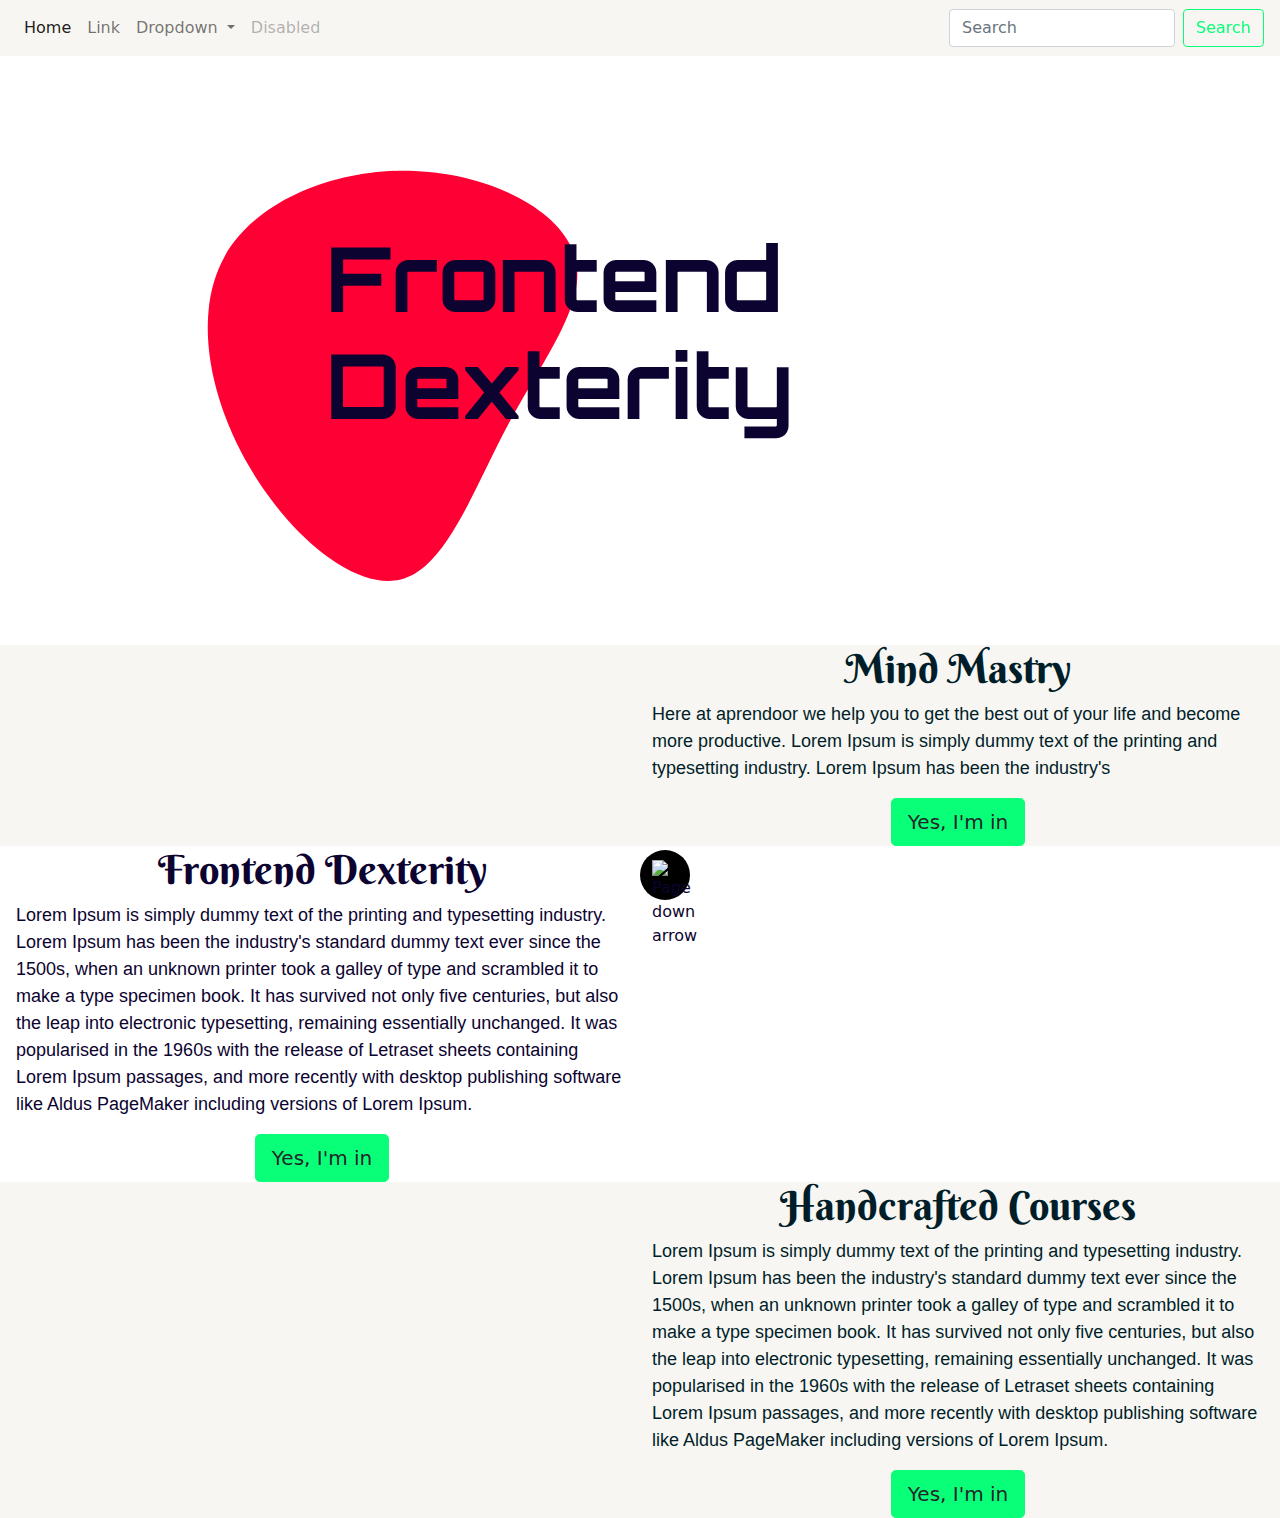
==== index.html @ 26c96b70 "website initial update" ====
<!DOCTYPE html>
<html lang="en">
<head>
    <meta charset="UTF-8">
    <meta name="viewport" content="width=device-width, initial-scale=1.0">
    <link href="https://fonts.googleapis.com/css2?family=Berkshire+Swash&family=Bitter&family=Chelsea+Market&family=Cinzel+Decorative:wght@900&family=Montserrat+Subrayada:wght@700&family=Orbitron:wght@500&family=Righteous&family=Rubik&display=swap" rel="stylesheet">
    <link rel="stylesheet" href="css/custom-bootstrap.css">
    <link rel="stylesheet" href="css/custom-style.css">
    <script src="../Aprendoor/js/lottie-player.js"></script>
    
    <title>Aprendoor</title>
</head>
<body>
    
    <nav class="navbar navbar-expand-lg navbar-light bg-light"> <!--Navigation bar-->
        <div class="container-fluid">
            <img src="media/anim-aprendoor.gif" alt="">
          <!-- <a class="navbar-brand" href="#">Aprendoor</a> -->
          <button class="navbar-toggler" type="button" data-toggle="collapse" data-target="#navbarSupportedContent" aria-controls="navbarSupportedContent" aria-expanded="false" aria-label="Toggle navigation">
            <span class="navbar-toggler-icon"></span>
          </button>
          <div class="collapse navbar-collapse" id="navbarSupportedContent">
            <ul class="navbar-nav mr-auto mb-2 mb-lg-0">
              <li class="nav-item">
                <a class="nav-link active" aria-current="page" href="#">Home</a>
              </li>
              <li class="nav-item">
                <a class="nav-link" href="#">Link</a>
              </li>
              <li class="nav-item dropdown">
                <a class="nav-link dropdown-toggle" href="#" id="navbarDropdown" role="button" data-toggle="dropdown" aria-expanded="false">
                  Dropdown
                </a>
                <ul class="dropdown-menu" aria-labelledby="navbarDropdown">
                  <li><a class="dropdown-item" href="#">Action</a></li>
                  <li><a class="dropdown-item" href="#">Another action</a></li>
                  <li><hr class="dropdown-divider"></li>
                  <li><a class="dropdown-item" href="#">Something else here</a></li>
                </ul>
              </li>
              <li class="nav-item">
                <a class="nav-link disabled" href="#" tabindex="-1" aria-disabled="true">Disabled</a>
              </li>
            </ul>
            <form class="d-flex">
              <input class="form-control mr-2" type="search" placeholder="Search" aria-label="Search">
              <button class="btn btn-outline-success" type="submit">Search</button>
            </form>
          </div>
        </div>
      </nav> <!--ENd of navigation bar-->

    
    <div class="container-fluid main-container "   > <!-- Main container FLuid-->

      
    <div class="row mx-0"> <!--  Main row -->
          <div class="down-arrow">
            <img src="../Aprendoor/media/arrow-down.svg" alt="Page down arrow" >
          </div>
          <div class="particles-js">
            <div id = "particles-js"></div>
          </div>
          
            <div class="col hero-col"> <!-- carousel col -->
                <div id="carouselExampleControls" class="carousel slide" data-ride="carousel">
                    <div class="carousel-inner">

                      <div class="carousel-item  active" data-interval="10000" >
                        <h1 class= "svg-text ">Frontend Dexterity</h1>                         
                        <svg class="blob" viewBox="-30 0 400 180" xmlns="http://www.w3.org/2000/svg">                            
                            <path fill="#FF0035" d="M49.3,-36.1C53.5,-21.3,39.2,-3.5,27.9,17.6C16.6,38.7,8.3,63.1,-6.2,66.7C-20.7,70.3,-41.4,53.1,-54.3,31C-67.3,8.9,-72.5,-18,-62.2,-36.3C-51.8,-54.6,-25.9,-64.4,-1.7,-63.4C22.6,-62.4,45.2,-50.8,49.3,-36.1Z" transform="translate(100 100)" />
                          </svg>                        
                      </div>

                      <div class="carousel-item" data-interval="10000">
                        <h1 class= "svg-text">Mind Mastery</h1>
                        <div >
                        <svg class="blob" viewBox="-40 15 400 180" xmlns="http://www.w3.org/2000/svg">
                            <path fill="#4ad128" d="M50.6,-41.8C64.4,-36.8,73.6,-18.4,71.6,-2C69.7,14.5,56.6,29,42.8,42C29,55,14.5,66.6,-1,67.5C-16.4,68.5,-32.8,58.9,-48.2,45.9C-63.6,32.8,-78,16.4,-79.8,-1.8C-81.6,-20,-70.8,-40.1,-55.5,-45C-40.1,-49.9,-20,-39.8,-0.8,-39C18.4,-38.2,36.8,-46.7,50.6,-41.8Z" transform="translate(100 100)" />
                          </svg>
                        </div>
                      </div>

                      <div class="carousel-item" data-interval="10000">
                        <h1 class= "svg-text ">Code Generators</h1>
                        <svg class="blob" viewBox="-30 0 400 180" xmlns="http://www.w3.org/2000/svg">
                            <path fill="#910da8" d="M52.2,-32.9C59,-18.3,50,2.7,38.6,23.7C27.3,44.8,13.6,65.9,-0.5,66.2C-14.7,66.5,-29.4,46,-41.5,24.5C-53.6,3,-63.1,-19.4,-55.7,-34.4C-48.4,-49.3,-24.2,-56.7,-0.8,-56.3C22.7,-55.8,45.3,-47.5,52.2,-32.9Z" transform="translate(100 100)" />
                          </svg>  
                      </div>

                      <div class="carousel-item" data-interval="10000">
                        <h1 class= "svg-text  ">Almighty Python</h1>
                        <svg class="blob" viewBox="-10 0 400 180" xmlns="http://www.w3.org/2000/svg">
                            <path fill="#F0C808" d="M51.6,-43.5C66.7,-36.5,78.6,-18.3,73.8,-4.8C69,8.6,47.4,17.3,32.3,31.4C17.3,45.6,8.6,65.4,1,64.4C-6.7,63.4,-13.3,41.7,-20.3,27.5C-27.2,13.3,-34.3,6.7,-40.5,-6.2C-46.7,-19,-51.9,-38,-44.9,-45C-38,-51.9,-19,-46.8,-0.4,-46.5C18.3,-46.1,36.5,-50.5,51.6,-43.5Z" transform="translate(100 100)" />
                          </svg>
                      </div>

                      <div class="carousel-item " data-interval="10000">
                        <h1 class= "svg-text ">Essential AI & ML </h1>
                        <svg class="blob" viewBox="-50 0 400 180" xmlns="http://www.w3.org/2000/svg">
                            <path fill="#2c1199" d="M33.8,-37.3C48.6,-27.9,68.6,-21.8,74.8,-9.8C81,2.2,73.3,20,61.4,30.5C49.5,41,33.3,44.1,20.4,43.2C7.5,42.4,-2.2,37.5,-17.8,37C-33.4,36.5,-54.9,40.3,-66.8,32.4C-78.7,24.5,-81,4.9,-78,-14C-74.9,-32.9,-66.5,-51,-52.6,-60.6C-38.7,-70.2,-19.4,-71.1,-4.9,-65.3C9.5,-59.4,19,-46.7,33.8,-37.3Z" transform="translate(100 100)" />
                          </svg>      
                      </div>

                      <div class="carousel-item" data-interval="10000">
                        <h1 class= "svg-text  ">Handcrafted Courses</h1>
                        <svg class="blob" viewBox="-30 6 400 180" xmlns="http://www.w3.org/2000/svg">
                            <path fill="#F0C808" d="M48.8,-45.1C55.4,-30.6,47.5,-10.8,40.3,4.5C33.1,19.8,26.5,30.5,12.8,43.7C-0.9,56.8,-21.6,72.4,-33.6,67.5C-45.7,62.6,-49,37.3,-52.4,14.3C-55.7,-8.6,-59.1,-29.2,-50.4,-44.2C-41.6,-59.2,-20.8,-68.6,0.1,-68.7C21.1,-68.8,42.1,-59.6,48.8,-45.1Z" transform="translate(100 100)" />
                          </svg>       
                      </div>

                      <div class="carousel-item" data-interval="10000">
                        <h1 class= "svg-text ">Awesome Resources and Reviews</h1>
                        <svg class="blob" viewBox="-40 0 400 180" xmlns="http://www.w3.org/2000/svg">
                            <path fill="#f74d0a" d="M25,-42.1C32.1,-29.2,37.4,-21.5,46.9,-10.8C56.5,-0.1,70.4,13.7,66,19.6C61.5,25.5,38.6,23.6,24.5,33.3C10.5,43,5.2,64.4,-6.8,73.8C-18.9,83.2,-37.8,80.6,-47.8,69.6C-57.9,58.6,-59,39,-62.9,21.7C-66.7,4.4,-73.3,-10.8,-69.9,-23.1C-66.4,-35.5,-53,-45,-39.7,-55.9C-26.4,-66.7,-13.2,-78.9,-2.1,-76C8.9,-73,17.9,-55,25,-42.1Z" transform="translate(100 100)" />
                          </svg>
                      </div>
                      
                      <div class="carousel-item" data-interval="10000">
                        <h1 class= "svg-text ">Codepen & Github collections</h1>
                        <svg class="blob" viewBox="-8 0 400 180" xmlns="http://www.w3.org/2000/svg">
                            <path fill="#187a01" d="M29.3,-45.2C36.6,-35,40.3,-24.6,49.1,-12.4C57.9,-0.2,71.8,13.8,69.4,23C67,32.2,48.3,36.5,34,39C19.8,41.6,9.9,42.4,2.5,39C-5,35.6,-9.9,28,-22.7,25C-35.5,22,-56.1,23.5,-69.4,14.9C-82.7,6.4,-88.7,-12.2,-79.6,-21.5C-70.5,-30.7,-46.4,-30.7,-30.7,-38.2C-14.9,-45.7,-7.4,-60.7,1.8,-63.1C11,-65.5,22,-55.4,29.3,-45.2Z" transform="translate(100 100)" />
                          </svg>
                      </div>

                      <div class="carousel-item" data-interval="10000">
                        <h1 class= "svg-text ">Interviews & All</h1>
                        <svg class="blob" viewBox="-30 15 400 180" xmlns="http://www.w3.org/2000/svg">
                            <path fill="#fc0595 " d="M42.2,-41.6C47.5,-36.9,39.6,-18.5,39.2,-0.4C38.8,17.7,46,35.4,40.7,47.2C35.4,58.9,17.7,64.6,-1.1,65.7C-19.9,66.8,-39.7,63.2,-52.6,51.5C-65.5,39.7,-71.4,19.9,-69.5,1.9C-67.6,-16.1,-57.9,-32.2,-45.1,-36.9C-32.2,-41.6,-16.1,-34.8,1.2,-36C18.5,-37.2,36.9,-46.3,42.2,-41.6Z" transform="translate(100 100)" />
                          </svg>
                      </div>
                      
                    </div>
                    <a class="carousel-control-prev" href="#carouselExampleControls" role="button" data-slide="prev">
                      <span class="carousel-control-prev-icon" aria-hidden="true"></span>
                      <span class="sr-only">Previous</span>
                    </a>
                    <a class="carousel-control-next" href="#carouselExampleControls" role="button" data-slide="next">
                      <span class="carousel-control-next-icon" aria-hidden="true"></span>
                      <span class="sr-only">Next</span>
                    </a>
                  </div>
            </div>  <!-- End of carousel col -->
        
        
    </div> <!-- End Main row -->

    <div class="container-fluid mt-4 bg-light text-dark"> <!--Front ENd -->
        <div class="row">
            <div class="col " >   <!--First block-->
              <lottie-player src="../Aprendoor/json/fox.json"  background="transparent"  speed="1"  loop  autoplay></lottie-player>
            </div>
            <div class="col content-discription-block">
              <h1>Mind Mastry</h1>
              <p>Here at aprendoor we help you to get the best out of your life and become more productive.
                Lorem Ipsum is simply dummy text of the printing and typesetting industry. Lorem Ipsum has been the industry's 
              </p>
              <button type="button" class="btn btn-success btn-lg">Yes, I'm in</button>
            </div>

        </div> <!--End of row-->

    </div> <!-- End of Front ENd -->
    
    <div class="container-fluid"> <!--Front ENd -->
        <div class="row">
            <div class="col content-discription-block ">   <!--Second block-->
              <h1>Frontend Dexterity</h1>
              <p>Lorem Ipsum is simply dummy text of the printing and typesetting industry. Lorem Ipsum has been the industry's standard dummy text ever since the 1500s, when an unknown printer took a galley of type and scrambled it to make a type specimen book. It has survived not only five centuries, but also the leap into electronic typesetting, remaining essentially unchanged. It was popularised in the 1960s with the release of Letraset sheets containing Lorem Ipsum passages, and more recently with desktop publishing software like Aldus PageMaker including versions of Lorem Ipsum.</p>
              <button type="button" class="btn btn-success btn-lg">Yes, I'm in</button>
            </div>
            <div class="col">
              <lottie-player src="../Aprendoor/json/html-css-crane.json"  background="transparent"  speed="1"  loop  autoplay></lottie-player>
            </div>

        </div> <!--End of row-->

    </div> <!-- End of Front ENd -->
    
    <div class="container-fluid bg-light text-dark"> <!--Front ENd -->
        <div class="row">
            <div class="col ">    <!--Third block-->
              <lottie-player src="../Aprendoor/json/articles.json"  background="transparent"  speed=".1"  loop  autoplay></lottie-player>
            </div>
            <div class="col content-discription-block">
              <h1>Handcrafted Courses</h1>
              <p>Lorem Ipsum is simply dummy text of the printing and typesetting industry. Lorem Ipsum has been the industry's standard dummy text ever since the 1500s, when an unknown printer took a galley of type and scrambled it to make a type specimen book. It has survived not only five centuries, but also the leap into electronic typesetting, remaining essentially unchanged. It was popularised in the 1960s with the release of Letraset sheets containing Lorem Ipsum passages, and more recently with desktop publishing software like Aldus PageMaker including versions of Lorem Ipsum.</p>
              <button type="button" class="btn btn-success btn-lg">Yes, I'm in</button>
            </div>
            
        </div> <!--End of row-->

    </div> <!-- End of Front ENd -->
    
    <div class="container-fluid"> <!--Front ENd -->
        <div class="row">
            <div class="col">     <!--Four block-->

            </div>
            <div class="col">

            </div>

        </div> <!--End of row-->

    </div> <!-- End of Front ENd -->
    </div>  <!-- ENd Main container FLuid-->
    
    
    <!--Footer area-->

    <!--End of Footer area-->

    
    <!--js for particle bg-->
    <script src="https://cdn.jsdelivr.net/npm/particles.js@2/particles.min.js"></script>
    <script src="js/particle-custom.js"></script>
    <!--Bootstrap and main Js -->
    <script src="js/main.js"></script>
    <script src="js/bootstrap.bundle.js"></script>
</body>
</html>
---- css/custom-style.css ----
html,body{
    background-color: white;
    color: rgb(12, 3, 48);
}
p{
    font-size: 18px !important;
    font-family: 'Montserrat Alternates', sans-serif !important;
}
h1{
    font-family: 'Berkshire Swash', cursive;
}
h2,h3,h4,h5,h6{
    font-family: 'Bitter', serif;
    /* font-family: 'Berkshire Swash', cursive; */
}
.navbar{
    z-index: 9999;
}
/* down-arrow */
.down-arrow{
    /* Enabled for white mode */
    border-radius: 50%;
    background-color: black;
    padding-top: 10px;
/* till here */
    position: absolute;
    width: 50px;
    height: 50px;
    bottom: 0px;
    left: 50%;
    z-index: 50;
    animation: down-button 2s linear infinite ;
}
@keyframes down-button{
    50%{ 
        transform: translateY(10px);
    }    
} 
/* End of down-arrow */

.main-container{
    padding:0 !important;
}
.color-dark{
    color: #001E29;
    display: inline-block;
}
.hero-col{
    pointer-events: none;
}
.particles-js{
    position: absolute;
    right: 0px;
    bottom: 0px;
    top:0px;
    left: 0px;
    width: 100%;
    overflow: hidden;
}
.blob{
    /* position: relative; */
    height: auto;
    display: flex;
    align-items: center;
    justify-content: center;
    float: right;    
}
.svg-text{    
    font-size: 7vw;
    font-weight: 700;
    /* font-family: monospace; */
    font-family: 'Orbitron', sans-serif;
    position: absolute;
    left: 50%;
    bottom:50%;
    transform: translate(-50%,50%);
    /* mix-blend-mode: difference;    Disabled just for white mode */
}
.content-discription-block{
    display: flex;
    flex-direction: column;
    align-items: center;
    justify-content: center;
}












/* Mind Mastery Section   */

.main-slanted-div{    
    width: 100%;
    height: 100%;
    display: flex;
    flex-direction: column;
    justify-content: center;
    align-items: center;
    text-align: center;    
    z-index: 1;
    position: relative;
    overflow: hidden;
    
}
.wave{
    position: absolute;
    top:0;
    right:0;
    left:0;
    bottom: 0;
    z-index: -1;
}

.mind-mastery-color{    
    font-family: 'Cinzel Decorative', cursive;
    z-index: 0;
}
.main-slanted-div::before{
    position: absolute;;
    background: linear-gradient(105deg,rgba(10, 255, 120,0.5),rgba(255, 255, 255,0.5));
    width: 100%;
    height: 100%;
    content: "";
    top:0px;
    bottom:0px;
    right: 0px;
    left: 0px;
    z-index: -1;
}

.mind-mastery-color::after{
    /* background:  url(../media/treeDoodlebear.png) no-repeat 70% bottom; */
    background: url(../media/squiggles\ sprat.png);
    background-size: 10cm;
    position: absolute;;
    width: 100%;
    height: 100%;
    content: "";
    top:0px;
    bottom:0px;
    right: 0px;
    left: 0px;
    /* -webkit-animation: bg-walk 100s infinite 0s forwards linear ;
    -moz-animation: bg-walk 100s infinite 0s forwards linear ;
    animation: bg-walk 100s infinite 0s forwards linear ; */
    z-index: -10;    
}


@-moz-keyframes bg-walk {
    0%{margin-left: 0px; }
    100%{ margin-left: -1000px;}
}
@-webkit-keyframes bg-walk {
    0%{margin-left: 0px;}
    100%{margin-left: -1000px;}
}
@keyframes bg-walk {
    0%{margin-left: 0px;}
    100%{margin-left: -1000px;}
}

.mm-content-container{
    
    background: linear-gradient(-45deg,rgba(74, 209, 40,.5),rgba(255,255,255,.4)),url(/Aprendoor/media/squiggles\ yellow-ribbon.png) left bottom  no-repeat,url(/Aprendoor/media/miroodles\ cloud-melon.png) right top no-repeat,url(/Aprendoor/media/squiggles\ sprat.png) center center no-repeat,url(/Aprendoor/media/treeDoodlebird.png) bottom right no-repeat,url(/Aprendoor/media/squiggles.png) top left no-repeat;
    background-attachment: fixed;
    background-size: cover,20vw,20vw,20vw,20vw,20vw;
    z-index: -1;    
}

.card-category{
    margin-bottom: 50px;
    border-radius: 2%;
    box-shadow: 0 0 5px 0px #a9aca9;
    display: flex !important;
    flex-direction: column;
    justify-content: center;
    align-items: center;
    text-align: center;
}
.card-category:hover{
    box-shadow: 0 0 2px 1px rgb(74, 209, 40) inset;
}
.card{
    margin-bottom: 50px;
    border-radius: 2%;
    box-shadow: 0 0 5px 0px #a9aca9;
}

.divider-mid{
    position: relative;
    background-color: hotpink;
    width: 300px;
    height: 2px;
    left: 50%;
    bottom: -50px;
    transform: translateX(-50%);
}
/* End of Mind mastery section */



.card-category-flat{
    display: block;
    float: right;
}
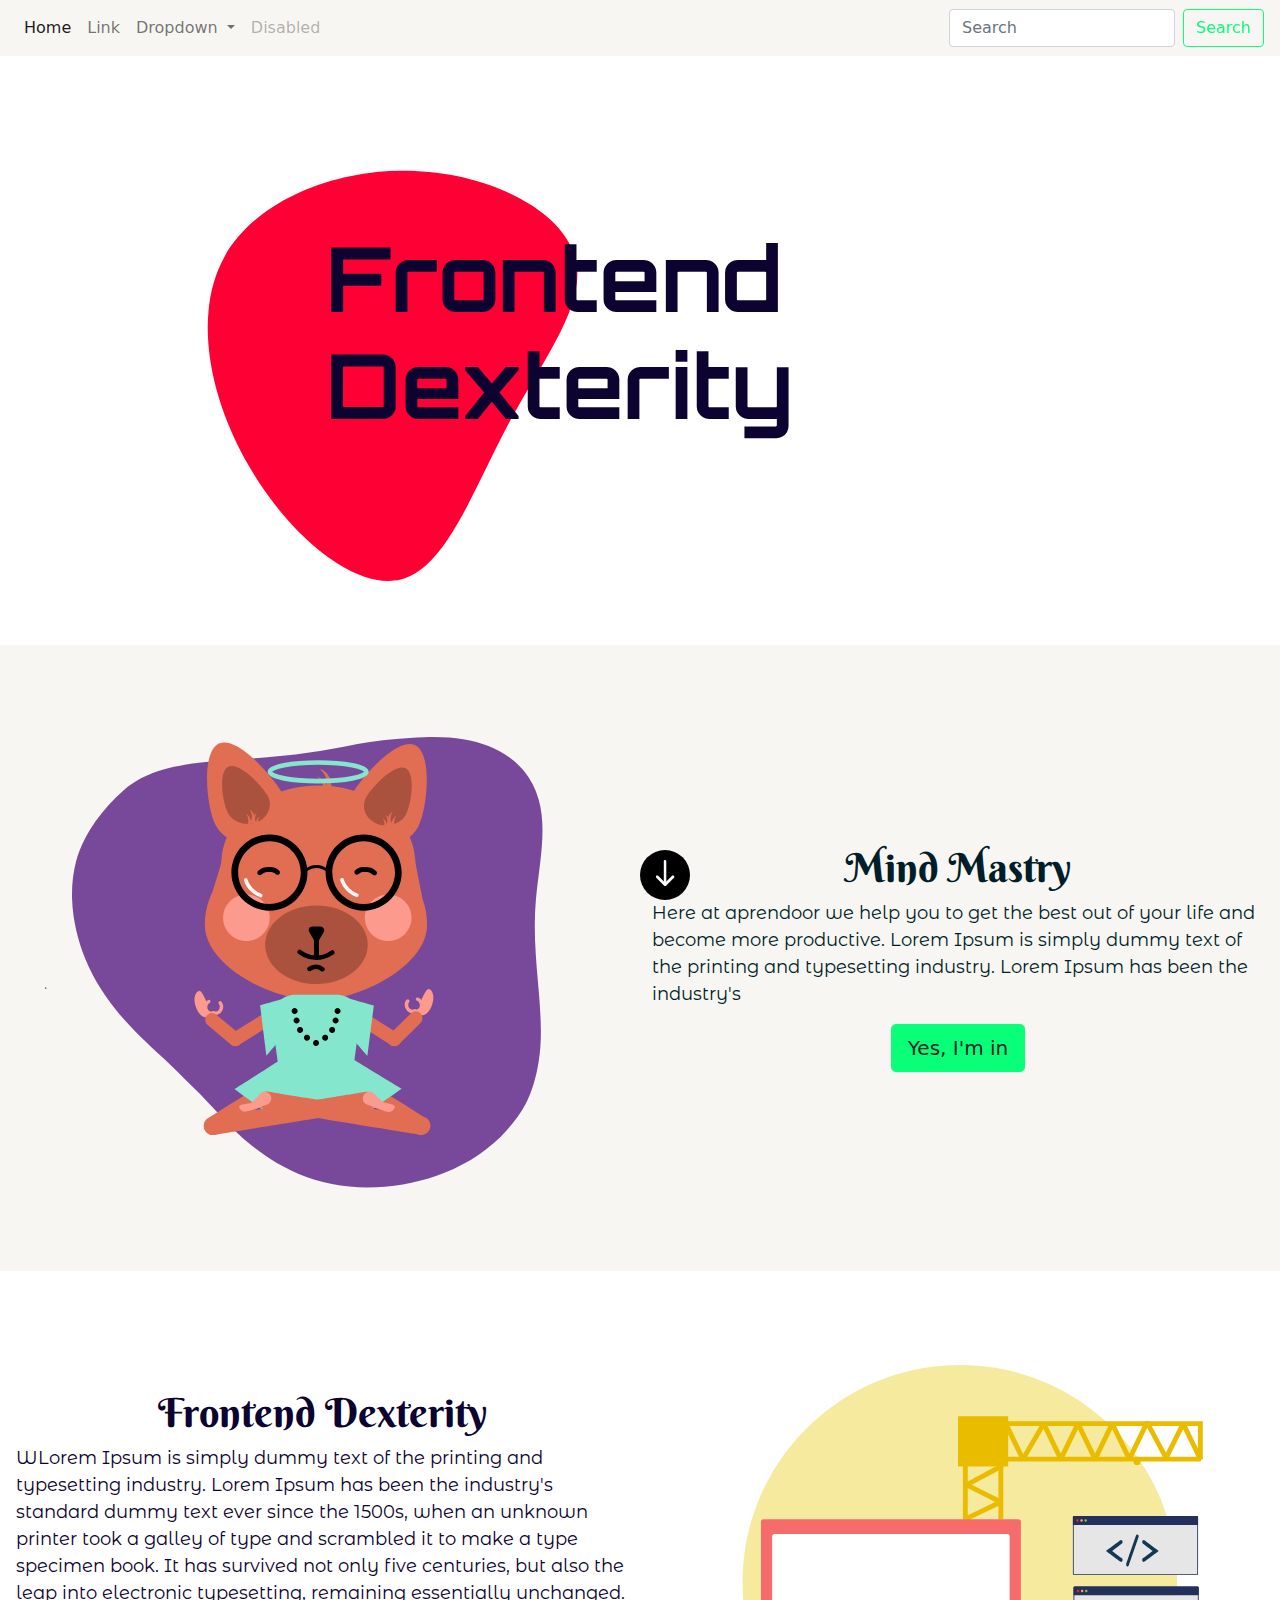
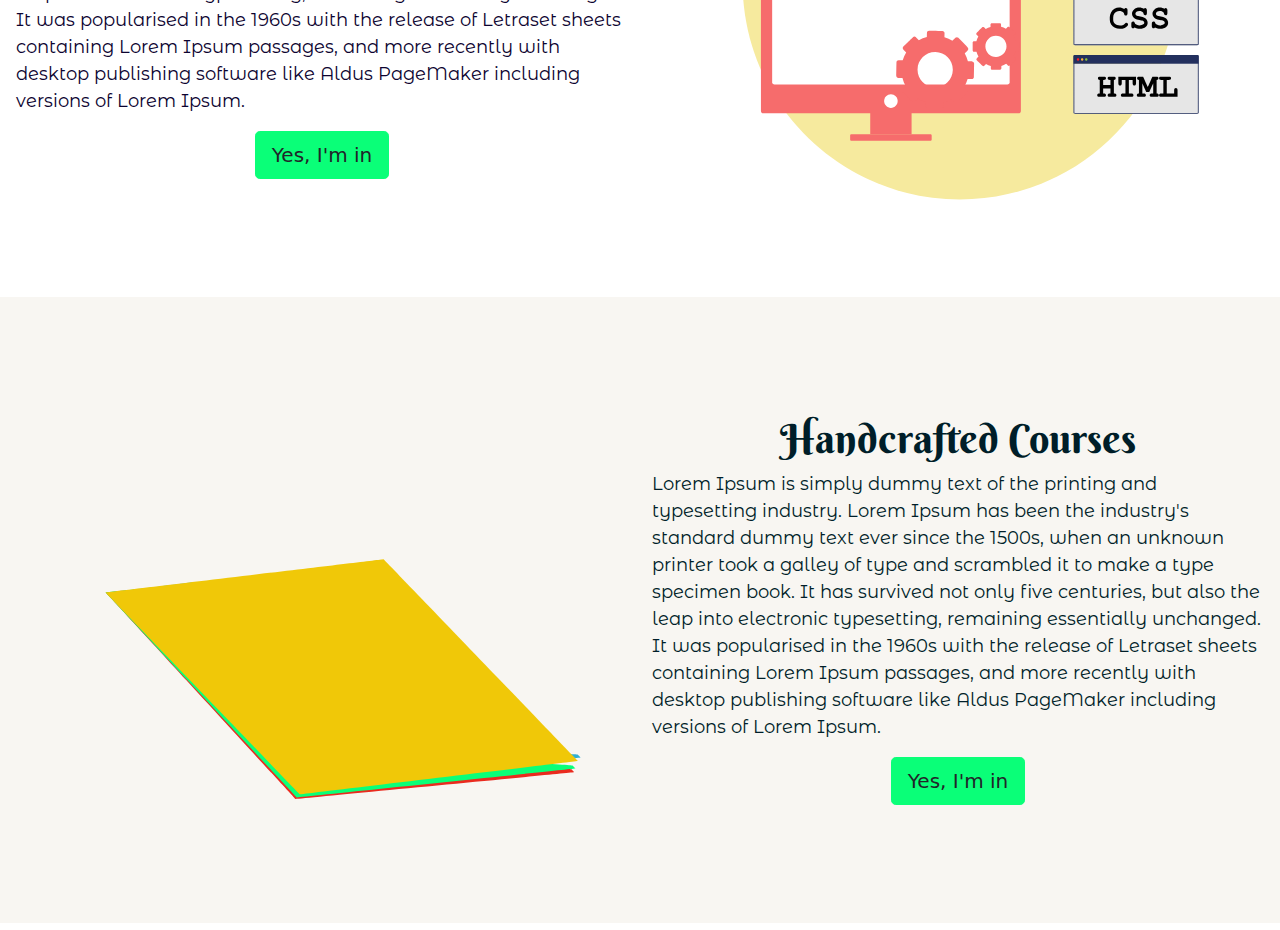
==== commit 9e715938: "changed to html" ====
--- a/index.html
+++ b/index.html
@@ -3,10 +3,10 @@
 <head>
     <meta charset="UTF-8">
     <meta name="viewport" content="width=device-width, initial-scale=1.0">
-    <link href="https://fonts.googleapis.com/css2?family=Berkshire+Swash&family=Bitter&family=Chelsea+Market&family=Cinzel+Decorative:wght@900&family=Montserrat+Subrayada:wght@700&family=Orbitron:wght@500&family=Righteous&family=Rubik&display=swap" rel="stylesheet">
+    <link href="https://fonts.googleapis.com/css2?family=Berkshire+Swash&family=Bitter&family=Chelsea+Market&family=Cinzel+Decorative:wght@900&family=Montserrat+Alternates:wght@500&family=Montserrat+Subrayada:wght@700&family=Montserrat:wght@500&family=Orbitron:wght@500&family=Righteous&family=Rubik&display=swap" rel="stylesheet">
     <link rel="stylesheet" href="css/custom-bootstrap.css">
     <link rel="stylesheet" href="css/custom-style.css">
-    <script src="../Aprendoor/js/lottie-player.js"></script>
+    <script src="/js/lottie-player.js"></script>
     
     <title>Aprendoor</title>
 </head>
@@ -56,7 +56,7 @@
       
     <div class="row mx-0"> <!--  Main row -->
           <div class="down-arrow">
-            <img src="../Aprendoor/media/arrow-down.svg" alt="Page down arrow" >
+            <img src="/assets/img/arrow-down.svg" alt="Page down arrow" >
           </div>
           <div class="particles-js">
             <div id = "particles-js"></div>
@@ -149,7 +149,7 @@
     <div class="container-fluid mt-4 bg-light text-dark"> <!--Front ENd -->
         <div class="row">
             <div class="col " >   <!--First block-->
-              <lottie-player src="../Aprendoor/json/fox.json"  background="transparent"  speed="1"  loop  autoplay></lottie-player>
+              <lottie-player src="/assets/json/fox.json"  background="transparent"  speed="1"  loop  autoplay></lottie-player>
             </div>
             <div class="col content-discription-block">
               <h1>Mind Mastry</h1>
@@ -167,11 +167,11 @@
         <div class="row">
             <div class="col content-discription-block ">   <!--Second block-->
               <h1>Frontend Dexterity</h1>
-              <p>Lorem Ipsum is simply dummy text of the printing and typesetting industry. Lorem Ipsum has been the industry's standard dummy text ever since the 1500s, when an unknown printer took a galley of type and scrambled it to make a type specimen book. It has survived not only five centuries, but also the leap into electronic typesetting, remaining essentially unchanged. It was popularised in the 1960s with the release of Letraset sheets containing Lorem Ipsum passages, and more recently with desktop publishing software like Aldus PageMaker including versions of Lorem Ipsum.</p>
+              <p>WLorem Ipsum is simply dummy text of the printing and typesetting industry. Lorem Ipsum has been the industry's standard dummy text ever since the 1500s, when an unknown printer took a galley of type and scrambled it to make a type specimen book. It has survived not only five centuries, but also the leap into electronic typesetting, remaining essentially unchanged. It was popularised in the 1960s with the release of Letraset sheets containing Lorem Ipsum passages, and more recently with desktop publishing software like Aldus PageMaker including versions of Lorem Ipsum.</p>
               <button type="button" class="btn btn-success btn-lg">Yes, I'm in</button>
             </div>
             <div class="col">
-              <lottie-player src="../Aprendoor/json/html-css-crane.json"  background="transparent"  speed="1"  loop  autoplay></lottie-player>
+              <lottie-player src="/assets/json/html-css-crane.json"  background="transparent"  speed="1"  loop  autoplay></lottie-player>
             </div>
 
         </div> <!--End of row-->
@@ -181,7 +181,7 @@
     <div class="container-fluid bg-light text-dark"> <!--Front ENd -->
         <div class="row">
             <div class="col ">    <!--Third block-->
-              <lottie-player src="../Aprendoor/json/articles.json"  background="transparent"  speed=".1"  loop  autoplay></lottie-player>
+              <lottie-player src="/assets/json/articles.json"  background="transparent"  speed=".1"  loop  autoplay></lottie-player>
             </div>
             <div class="col content-discription-block">
               <h1>Handcrafted Courses</h1>
@@ -215,9 +215,9 @@
     
     <!--js for particle bg-->
     <script src="https://cdn.jsdelivr.net/npm/particles.js@2/particles.min.js"></script>
-    <script src="js/particle-custom.js"></script>
+    <script src="/js/particle-custom.js"></script>
     <!--Bootstrap and main Js -->
-    <script src="js/main.js"></script>
-    <script src="js/bootstrap.bundle.js"></script>
+    <script src="/js/main.js"></script>
+    <script src="/js/bootstrap.bundle.js"></script>
 </body>
 </html>--- a/css/custom-style.css
+++ b/css/custom-style.css
@@ -137,8 +137,8 @@
 }
 
 .mind-mastery-color::after{
-    /* background:  url(../media/treeDoodlebear.png) no-repeat 70% bottom; */
-    background: url(../media/squiggles\ sprat.png);
+    /* background:  url(../assets/img/treeDoodlebear.png) no-repeat 70% bottom; */
+    background: url(../assets/img/squiggles\ sprat.png);
     background-size: 10cm;
     position: absolute;;
     width: 100%;
@@ -170,7 +170,7 @@
 
 .mm-content-container{
     
-    background: linear-gradient(-45deg,rgba(74, 209, 40,.5),rgba(255,255,255,.4)),url(/Aprendoor/media/squiggles\ yellow-ribbon.png) left bottom  no-repeat,url(/Aprendoor/media/miroodles\ cloud-melon.png) right top no-repeat,url(/Aprendoor/media/squiggles\ sprat.png) center center no-repeat,url(/Aprendoor/media/treeDoodlebird.png) bottom right no-repeat,url(/Aprendoor/media/squiggles.png) top left no-repeat;
+    background: linear-gradient(-45deg,rgba(74, 209, 40,.5),rgba(255,255,255,.4)),url(/../assets/img/squiggles\ yellow-ribbon.png) left bottom  no-repeat,url(/../assets/img/miroodles\ cloud-melon.png) right top no-repeat,url(/../assets/img/squiggles\ sprat.png) center center no-repeat,url(/../assets/img/treeDoodlebird.png) bottom right no-repeat,url(/../assets/img/squiggles.png) top left no-repeat;
     background-attachment: fixed;
     background-size: cover,20vw,20vw,20vw,20vw,20vw;
     z-index: -1;    
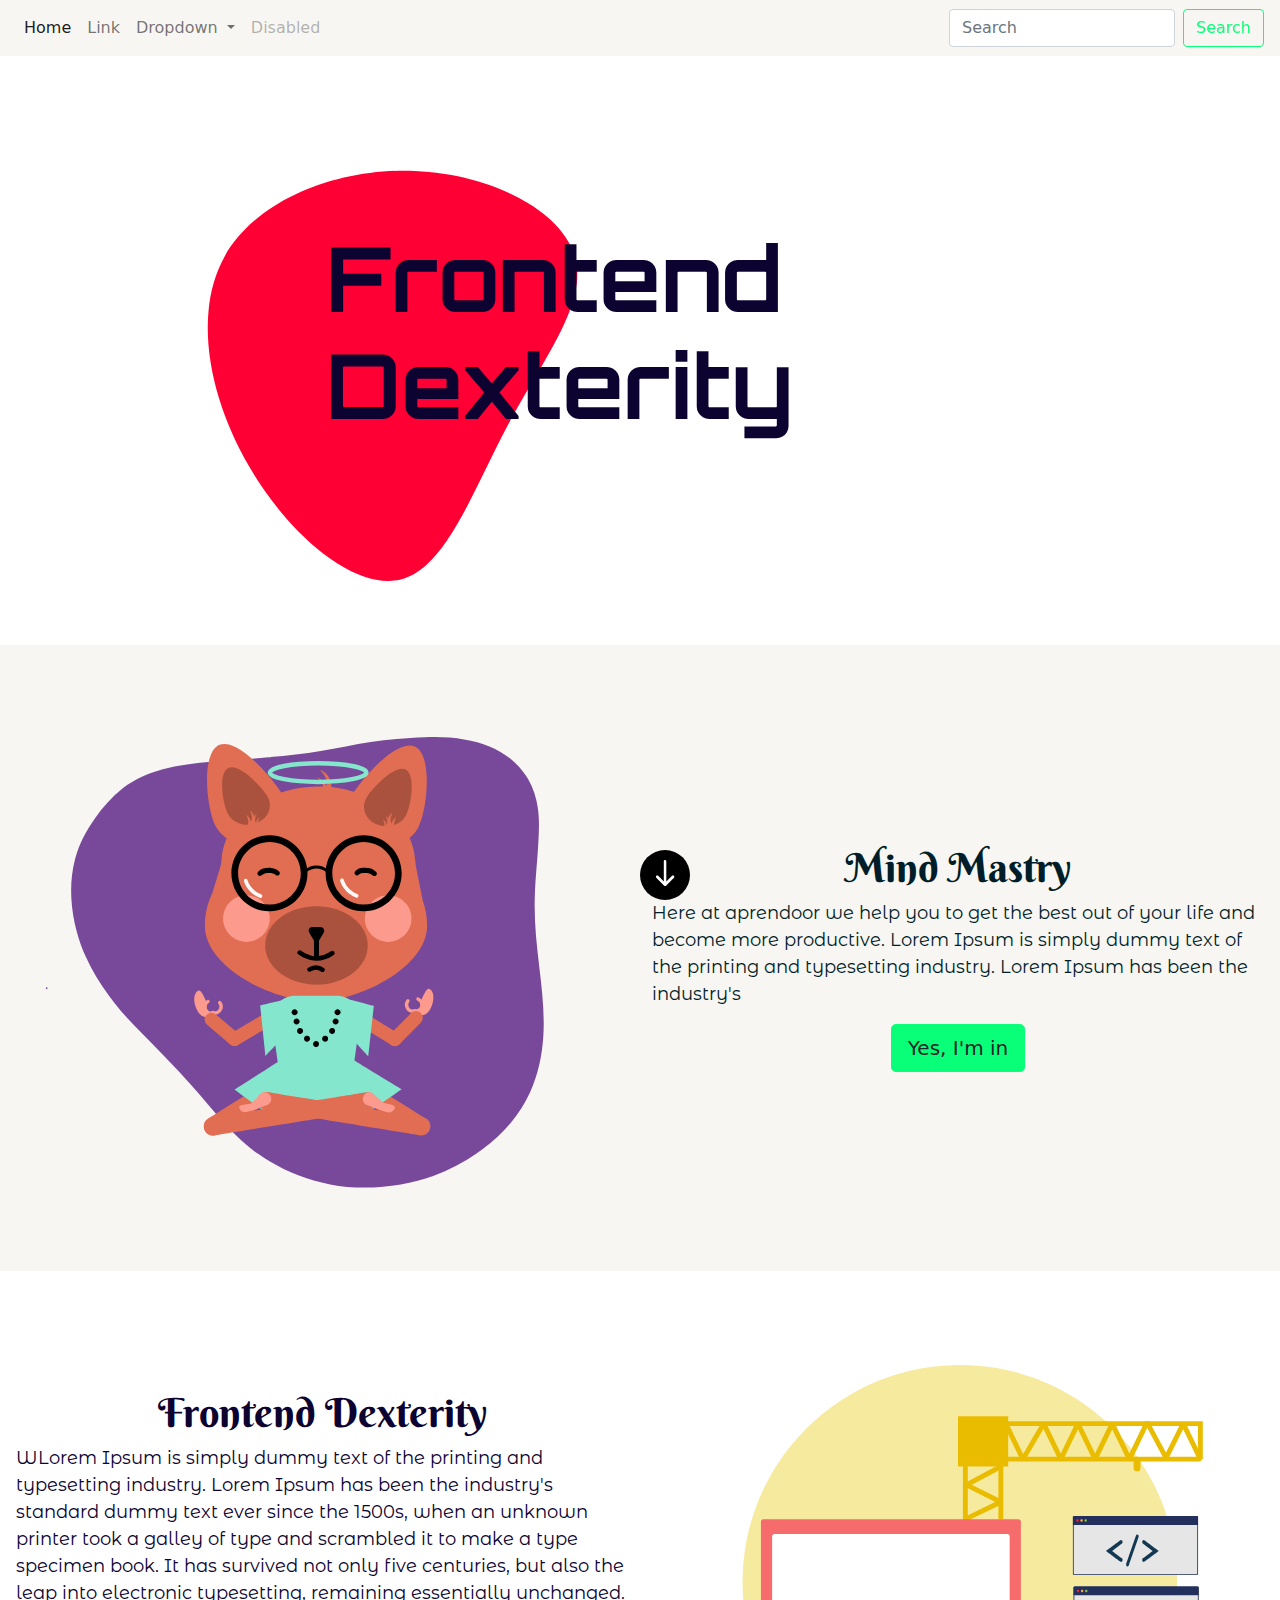
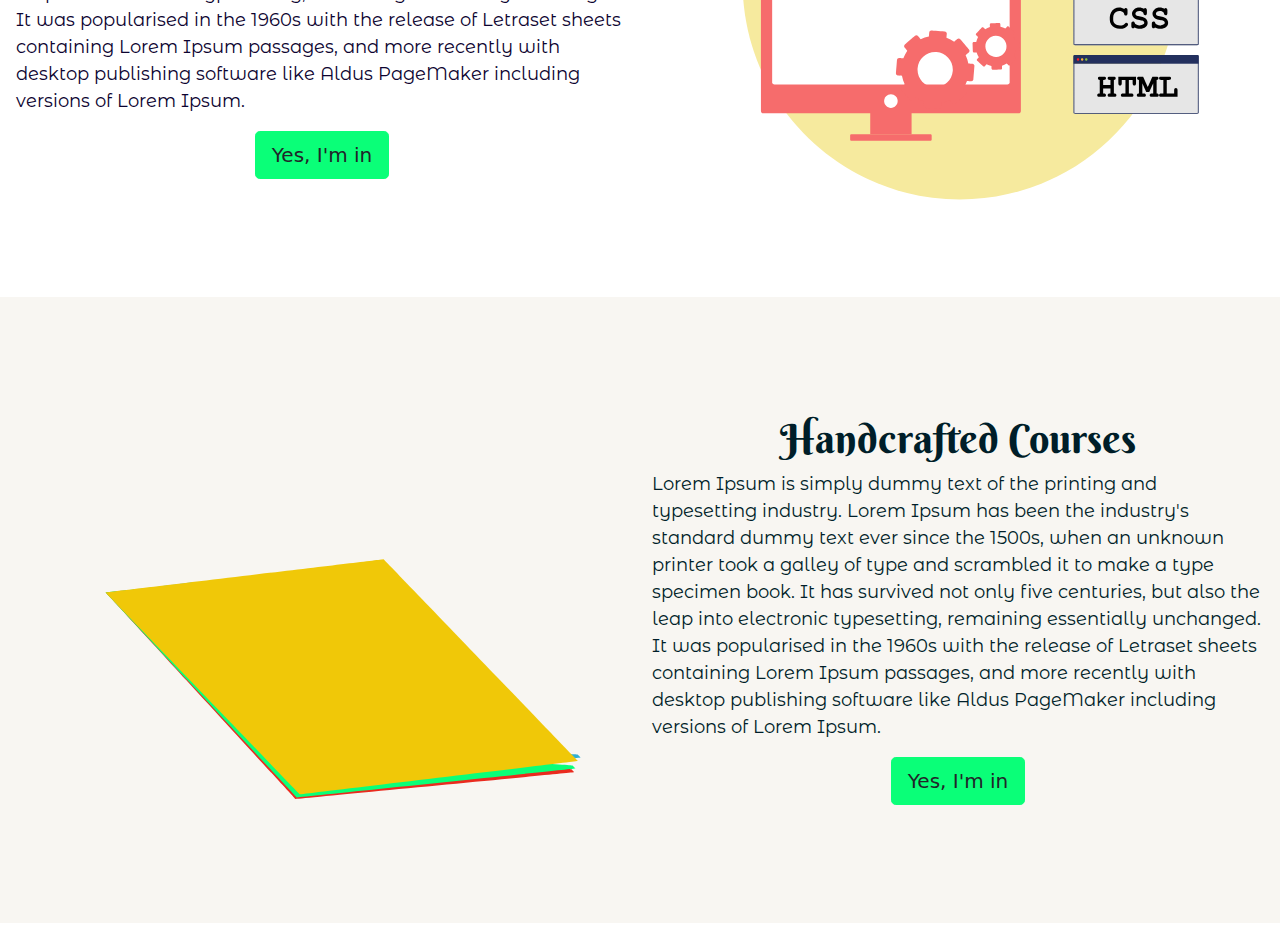
==== commit 710f6c6d: "linked moind_mastery" ====
--- a/index.html
+++ b/index.html
@@ -156,7 +156,7 @@
               <p>Here at aprendoor we help you to get the best out of your life and become more productive.
                 Lorem Ipsum is simply dummy text of the printing and typesetting industry. Lorem Ipsum has been the industry's 
               </p>
-              <button type="button" class="btn btn-success btn-lg">Yes, I'm in</button>
+              <a href="mind_mastery.html" class="btn btn-success btn-lg">Yes, I'm in</a>
             </div>
 
         </div> <!--End of row-->
@@ -168,7 +168,7 @@
             <div class="col content-discription-block ">   <!--Second block-->
               <h1>Frontend Dexterity</h1>
               <p>WLorem Ipsum is simply dummy text of the printing and typesetting industry. Lorem Ipsum has been the industry's standard dummy text ever since the 1500s, when an unknown printer took a galley of type and scrambled it to make a type specimen book. It has survived not only five centuries, but also the leap into electronic typesetting, remaining essentially unchanged. It was popularised in the 1960s with the release of Letraset sheets containing Lorem Ipsum passages, and more recently with desktop publishing software like Aldus PageMaker including versions of Lorem Ipsum.</p>
-              <button type="button" class="btn btn-success btn-lg">Yes, I'm in</button>
+              <a href="#" class="btn btn-success btn-lg">Yes, I'm in</a>
             </div>
             <div class="col">
               <lottie-player src="/assets/json/html-css-crane.json"  background="transparent"  speed="1"  loop  autoplay></lottie-player>
@@ -186,7 +186,7 @@
             <div class="col content-discription-block">
               <h1>Handcrafted Courses</h1>
               <p>Lorem Ipsum is simply dummy text of the printing and typesetting industry. Lorem Ipsum has been the industry's standard dummy text ever since the 1500s, when an unknown printer took a galley of type and scrambled it to make a type specimen book. It has survived not only five centuries, but also the leap into electronic typesetting, remaining essentially unchanged. It was popularised in the 1960s with the release of Letraset sheets containing Lorem Ipsum passages, and more recently with desktop publishing software like Aldus PageMaker including versions of Lorem Ipsum.</p>
-              <button type="button" class="btn btn-success btn-lg">Yes, I'm in</button>
+              <a href="#" class="btn btn-success btn-lg">Yes, I'm in</a>
             </div>
             
         </div> <!--End of row-->
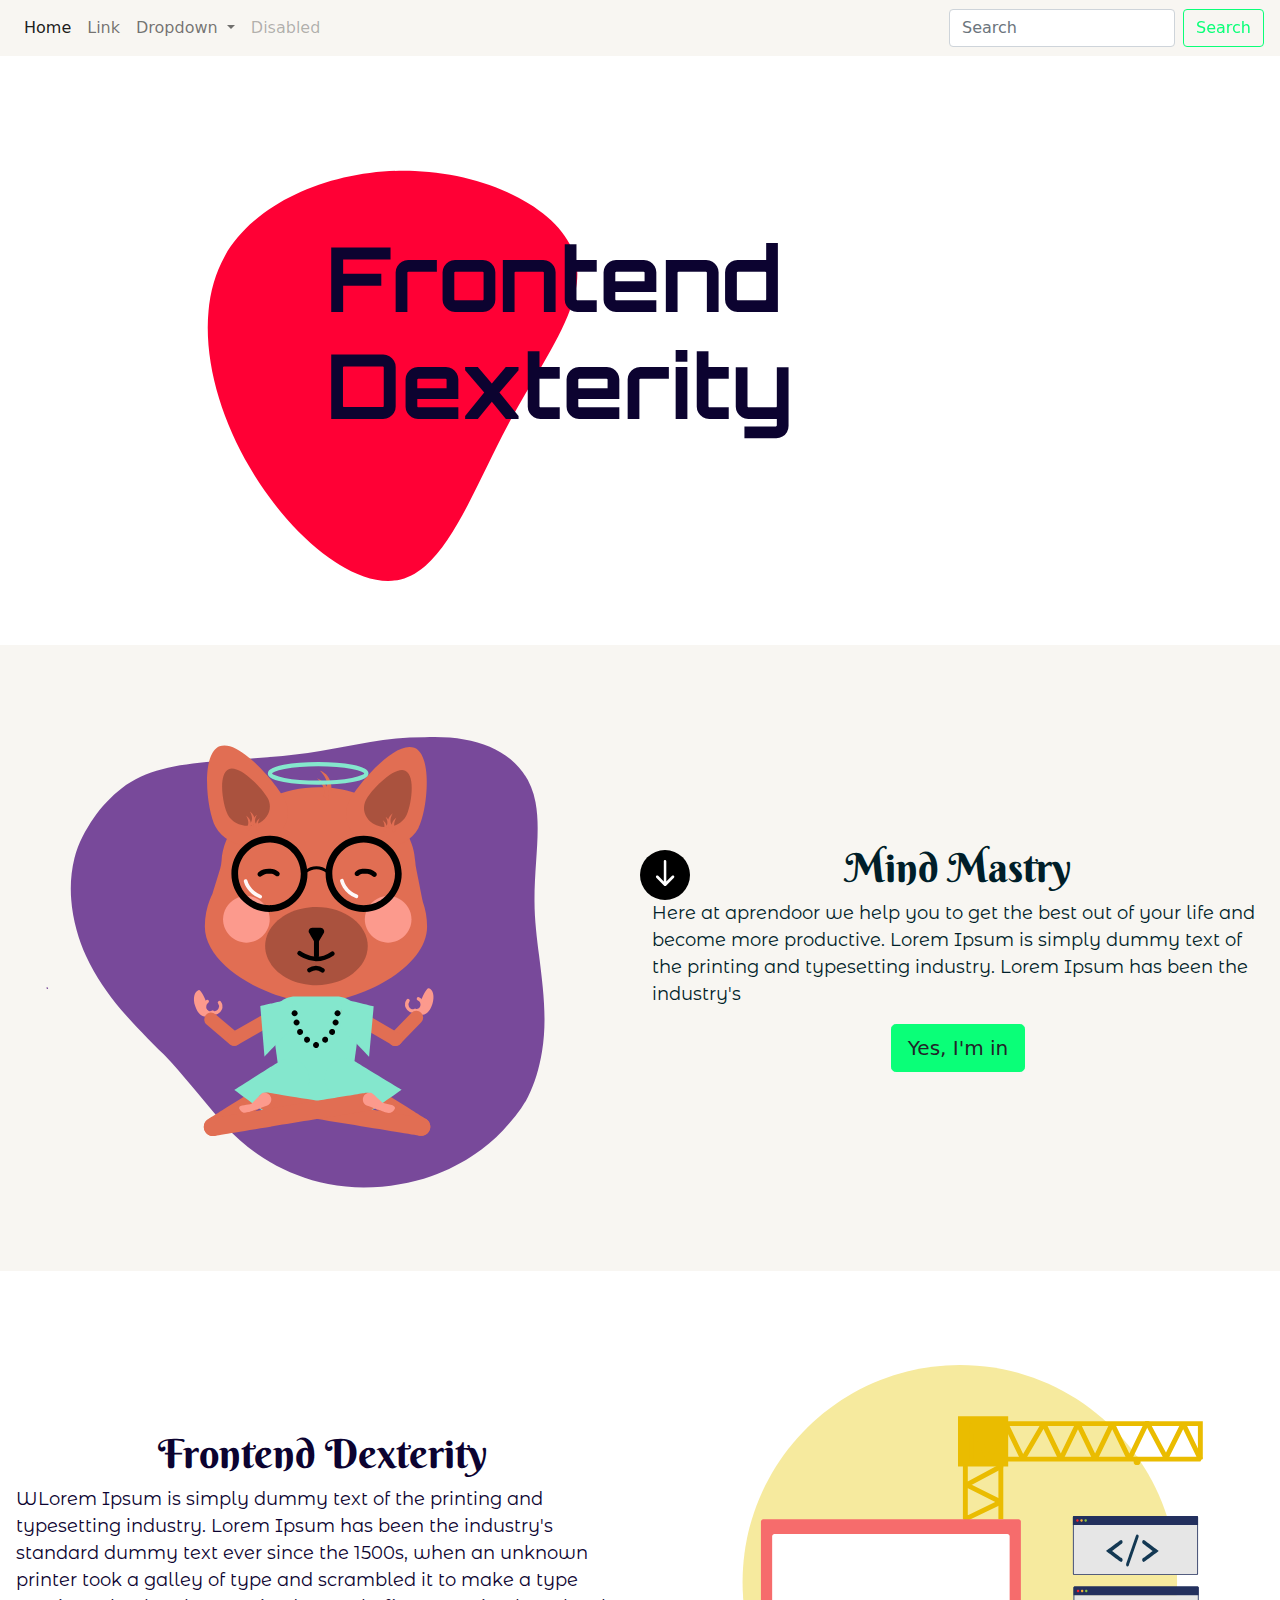
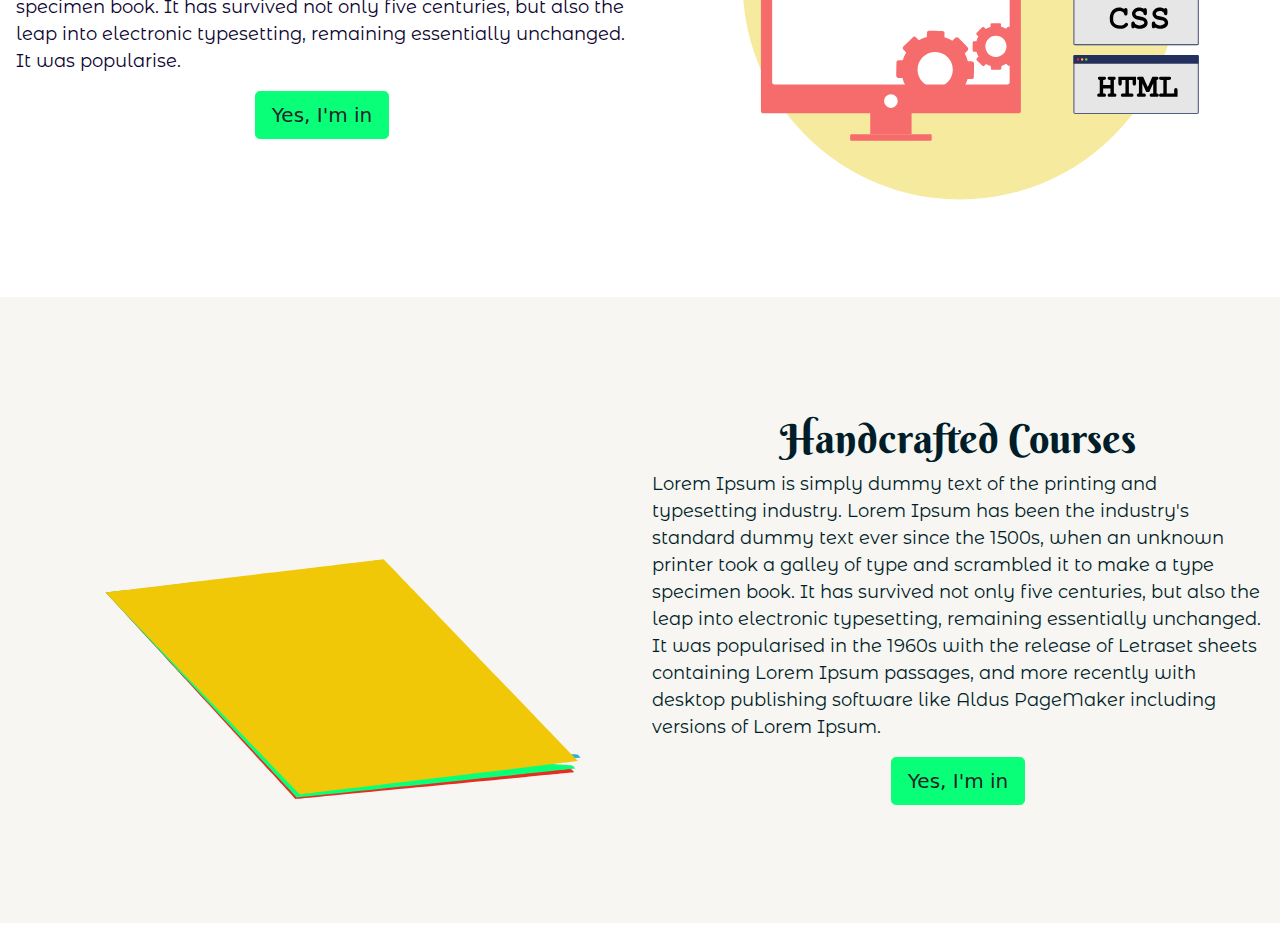
==== commit 2cdf17ef: "h" ====
--- a/index.html
+++ b/index.html
@@ -167,7 +167,7 @@
         <div class="row">
             <div class="col content-discription-block ">   <!--Second block-->
               <h1>Frontend Dexterity</h1>
-              <p>WLorem Ipsum is simply dummy text of the printing and typesetting industry. Lorem Ipsum has been the industry's standard dummy text ever since the 1500s, when an unknown printer took a galley of type and scrambled it to make a type specimen book. It has survived not only five centuries, but also the leap into electronic typesetting, remaining essentially unchanged. It was popularised in the 1960s with the release of Letraset sheets containing Lorem Ipsum passages, and more recently with desktop publishing software like Aldus PageMaker including versions of Lorem Ipsum.</p>
+              <p>WLorem Ipsum is simply dummy text of the printing and typesetting industry. Lorem Ipsum has been the industry's standard dummy text ever since the 1500s, when an unknown printer took a galley of type and scrambled it to make a type specimen book. It has survived not only five centuries, but also the leap into electronic typesetting, remaining essentially unchanged. It was popularise.</p>
               <a href="#" class="btn btn-success btn-lg">Yes, I'm in</a>
             </div>
             <div class="col">
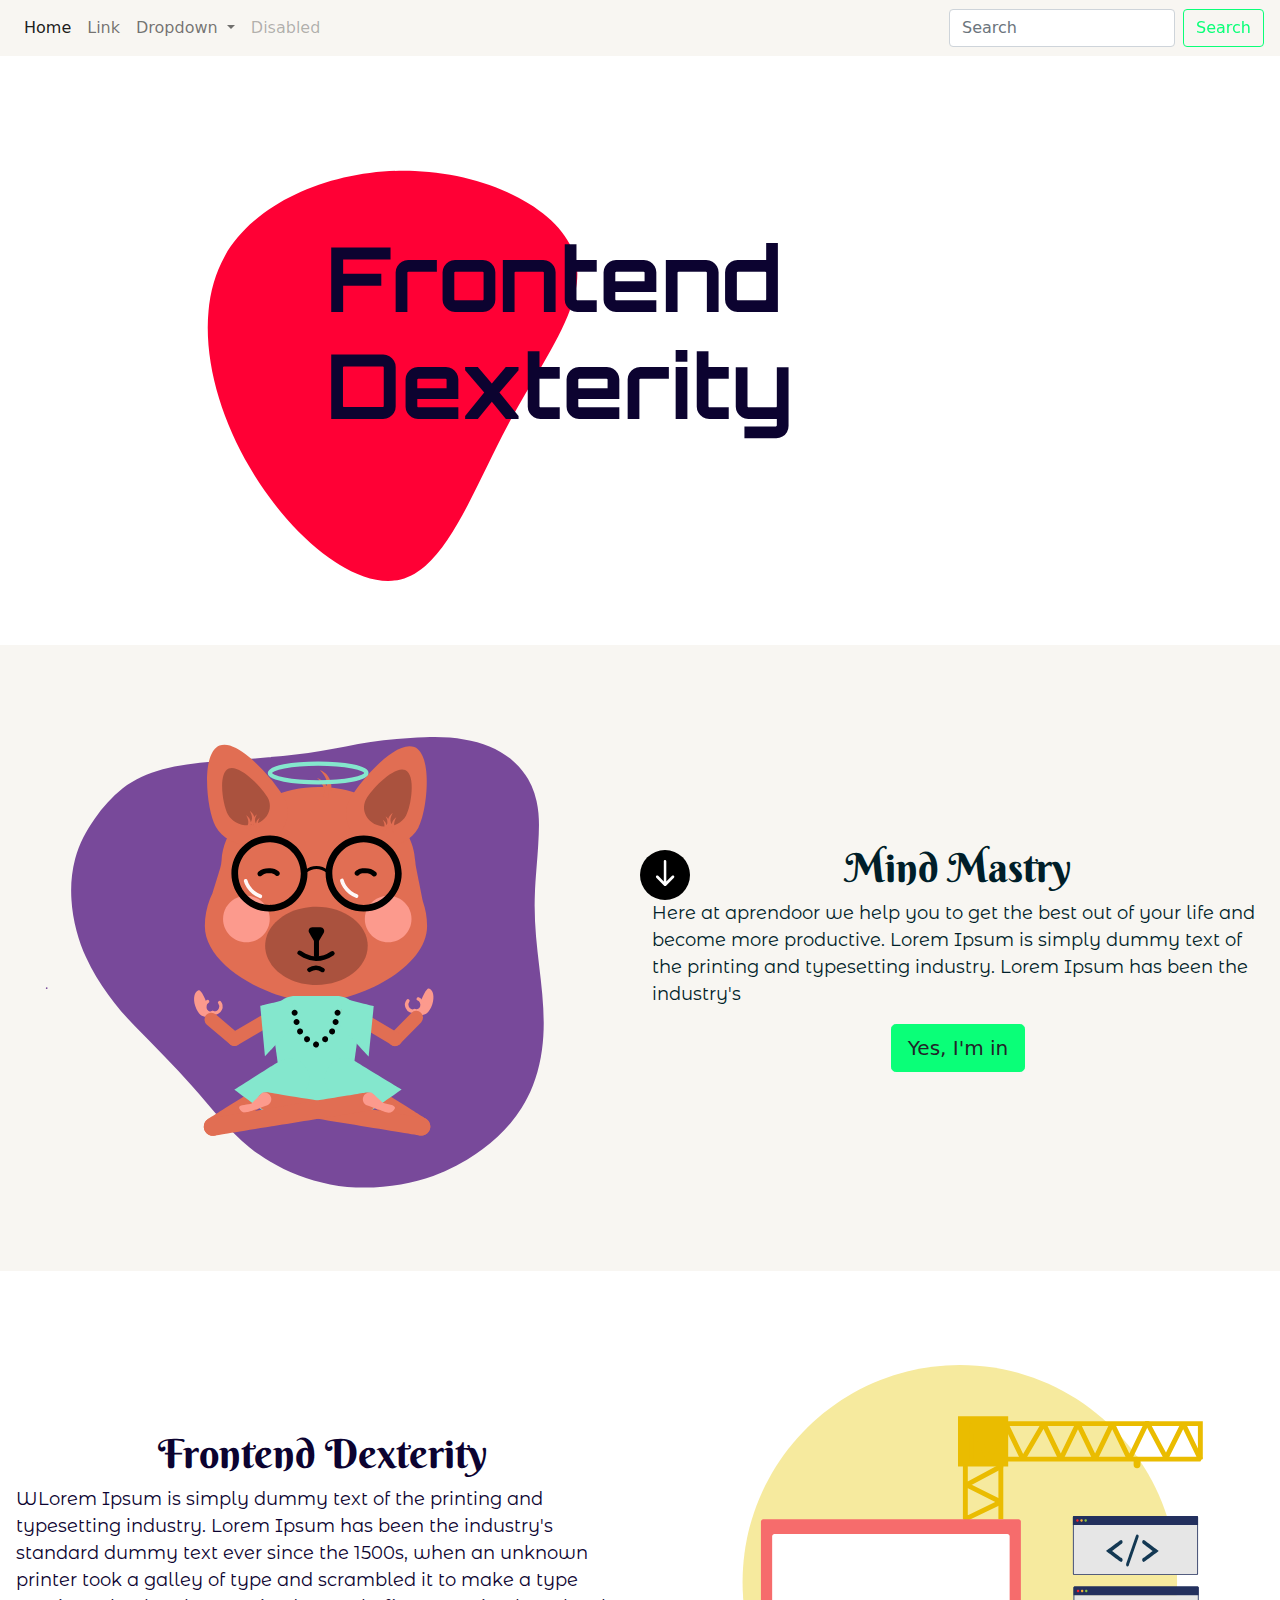
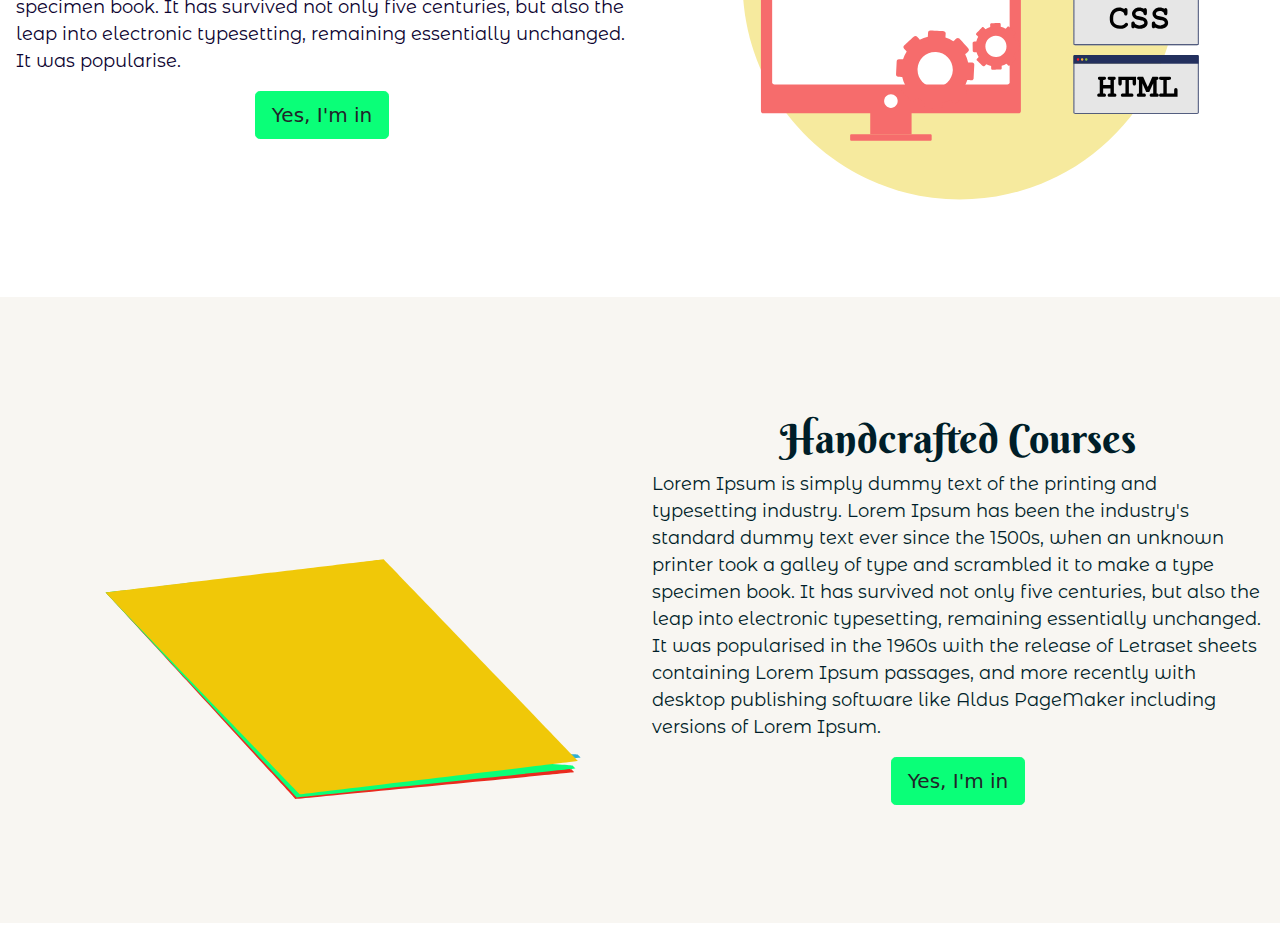
==== commit 73ccb65f: "update" ====
--- a/index.html
+++ b/index.html
@@ -1,3 +1,4 @@
+<!--Index.html-->
 <!DOCTYPE html>
 <html lang="en">
 <head>
